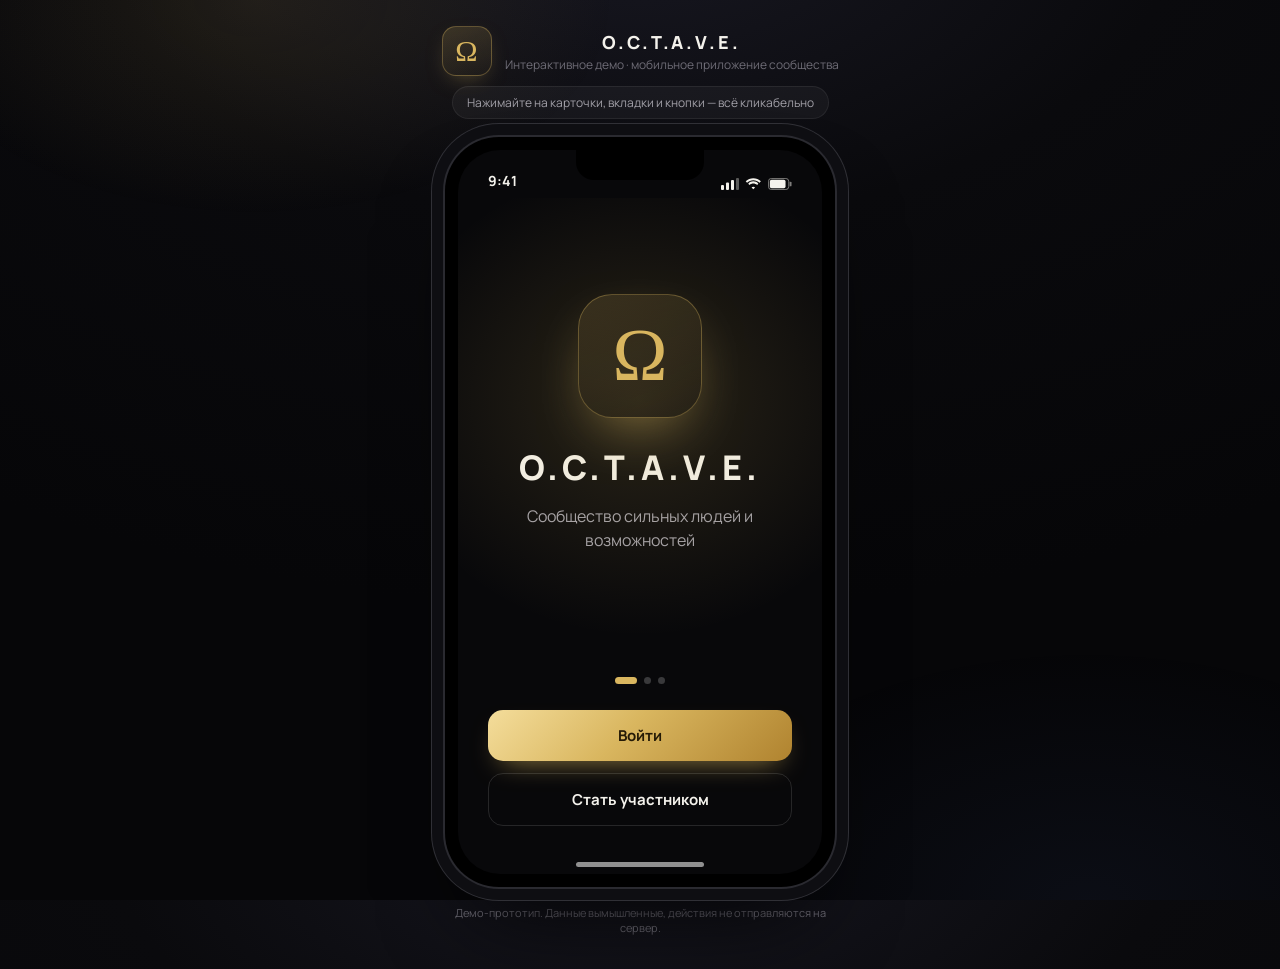
==== index.html @ 32786c35 "OCTAVE mobile demo — interactive clickable prototype Dark/gold premium UI matching the design mockup" ====
<!DOCTYPE html>
<html lang="ru">
<head>
  <meta charset="UTF-8" />
  <meta name="viewport" content="width=device-width, initial-scale=1.0, maximum-scale=1.0, user-scalable=no, viewport-fit=cover" />
  <meta name="apple-mobile-web-app-capable" content="yes" />
  <meta name="mobile-web-app-capable" content="yes" />
  <meta name="apple-mobile-web-app-status-bar-style" content="black-translucent" />
  <meta name="apple-mobile-web-app-title" content="OCTAVE" />
  <meta name="theme-color" content="#0A0A0C" />
  <meta name="description" content="O.C.T.A.V.E. — интерактивное демо мобильного приложения закрытого сообщества: нетворкинг, репутация, рекомендации, форум-группы, мероприятия, сделки и финансы." />
  <title>O.C.T.A.V.E. — демо приложения</title>
  <link rel="preconnect" href="https://fonts.googleapis.com" />
  <link rel="preconnect" href="https://fonts.gstatic.com" crossorigin />
  <link href="https://fonts.googleapis.com/css2?family=Manrope:wght@400;500;600;700;800&display=swap" rel="stylesheet" />
  <link rel="stylesheet" href="styles.css" />
  <link rel="icon" href="data:image/svg+xml,%3Csvg xmlns='http://www.w3.org/2000/svg' viewBox='0 0 48 48'%3E%3Crect width='48' height='48' rx='12' fill='%230A0A0C'/%3E%3Ctext x='24' y='33' font-size='26' text-anchor='middle' fill='%23D9B65F' font-family='serif'%3E%CE%A9%3C/text%3E%3C/svg%3E" />
</head>
<body>
  <!-- Decorative ambient background for the desktop stage -->
  <div class="stage-glow"></div>

  <div class="stage">
    <header class="stage-head">
      <div class="stage-brand">
        <span class="stage-omega">Ω</span>
        <div>
          <div class="stage-title">O.C.T.A.V.E.</div>
          <div class="stage-sub">Интерактивное демо · мобильное приложение сообщества</div>
        </div>
      </div>
      <div class="stage-hint" id="stageHint">Нажимайте на карточки, вкладки и кнопки — всё кликабельно</div>
    </header>

    <!-- The phone -->
    <div class="device-wrap">
      <div class="device" id="device">
        <div class="device-notch"></div>
        <div class="device-screen">
          <div class="statusbar" id="statusbar">
            <span class="sb-time">9:41</span>
            <span class="sb-icons">
              <svg viewBox="0 0 18 12" width="18" height="12" aria-hidden="true"><g fill="currentColor"><rect x="0" y="7" width="3" height="5" rx="1"/><rect x="5" y="4.5" width="3" height="7.5" rx="1"/><rect x="10" y="2" width="3" height="10" rx="1"/><rect x="15" y="0" width="3" height="12" rx="1" opacity="0.35"/></g></svg>
              <svg viewBox="0 0 18 13" width="18" height="13" aria-hidden="true"><path fill="currentColor" d="M9 2.4c2.6 0 5 1 6.8 2.7l1.4-1.5C15 1.4 12.1.2 9 .2S3 1.4.8 3.6l1.4 1.5C4 3.4 6.4 2.4 9 2.4Zm0 3.6c1.6 0 3 .6 4.1 1.6l1.4-1.5C13 4.4 11.1 3.6 9 3.6S5 4.4 3.5 6.1L4.9 7.6C6 6.6 7.4 6 9 6Zm0 3.5c.7 0 1.4.3 1.9.8L9 12.3 7.1 10.3c.5-.5 1.2-.8 1.9-.8Z"/></svg>
              <svg viewBox="0 0 26 13" width="26" height="13" aria-hidden="true"><rect x="0.5" y="0.5" width="22" height="12" rx="3.2" fill="none" stroke="currentColor" stroke-opacity="0.5"/><rect x="2" y="2" width="17" height="9" rx="1.8" fill="currentColor"/><rect x="23.5" y="4" width="2" height="5" rx="1" fill="currentColor" fill-opacity="0.5"/></svg>
            </span>
          </div>

          <main class="app" id="app"><!-- screens render here --></main>

          <nav class="tabbar" id="tabbar"></nav>

          <!-- overlay layers -->
          <div class="scrim" id="scrim"></div>
          <div class="sheet" id="sheet"></div>
          <div class="toast" id="toast"></div>
        </div>
        <div class="device-home"></div>
      </div>
    </div>

    <footer class="stage-foot">
      <span>Демо-прототип. Данные вымышленные, действия не отправляются на сервер.</span>
    </footer>
  </div>

  <script src="app.js"></script>
</body>
</html>
---- styles.css ----
/* ============================================================
   O.C.T.A.V.E. — design system
   Dark premium theme with gold accents
   ============================================================ */
:root{
  /* surfaces */
  --bg:#08080A;
  --bg-2:#0C0C0F;
  --card:#141417;
  --card-2:#17171B;
  --card-3:#1D1D22;
  --line:rgba(255,255,255,.07);
  --line-strong:rgba(255,255,255,.12);

  /* text */
  --tx:#F4F2EC;
  --tx-2:#A2A0A8;
  --tx-3:#6E6C76;

  /* gold */
  --gold-1:#F1D894;
  --gold-2:#D9B65F;
  --gold-3:#B68B36;
  --gold-grad:linear-gradient(135deg,#F4DD9B 0%,#D9B65F 45%,#B0832F 100%);
  --gold-soft:rgba(217,182,95,.14);
  --gold-line:rgba(217,182,95,.34);

  /* status */
  --green:#46C97E;
  --green-soft:rgba(70,201,126,.15);
  --blue:#5AA9FF;
  --red:#FF5D5D;
  --amber:#E7A93B;

  --radius:20px;
  --radius-sm:14px;
  --radius-lg:26px;

  --tab-h:74px;
  --status-h:48px;
  --shadow-card:0 1px 0 rgba(255,255,255,.03) inset, 0 10px 30px -18px rgba(0,0,0,.8);
  --ease:cubic-bezier(.22,.61,.36,1);
}

*{box-sizing:border-box;-webkit-tap-highlight-color:transparent}
html,body{margin:0;height:100%}
body{
  font-family:'Manrope',-apple-system,BlinkMacSystemFont,'Segoe UI',Roboto,sans-serif;
  background:radial-gradient(1200px 700px at 50% -10%,#181822 0%,#0A0A0D 45%,#060608 100%);
  color:var(--tx);
  -webkit-font-smoothing:antialiased;
  overflow:hidden;
}
button{font-family:inherit;cursor:pointer;border:none;background:none;color:inherit}
a{color:inherit;text-decoration:none}
img{display:block;max-width:100%}
/* default inline-icon size; full-bleed svgs are overridden by higher-specificity rules below */
svg{width:1.2em;height:1.2em;vertical-align:-.18em;flex:0 0 auto}

/* ---------- desktop stage ---------- */
.stage-glow{
  position:fixed;inset:0;pointer-events:none;
  background:
    radial-gradient(600px 360px at 20% 0%,rgba(217,182,95,.10),transparent 60%),
    radial-gradient(700px 420px at 85% 100%,rgba(90,120,200,.07),transparent 60%);
}
.stage{
  position:relative;z-index:1;
  min-height:100vh;min-height:100dvh;
  display:flex;flex-direction:column;align-items:center;
  padding:26px 16px;gap:18px;
}
.stage-head{
  width:100%;max-width:430px;display:flex;flex-direction:column;gap:10px;align-items:center;text-align:center;
}
.stage-brand{display:flex;align-items:center;gap:13px}
.stage-omega{
  font-family:'Times New Roman',serif;font-size:30px;line-height:1;
  width:50px;height:50px;display:grid;place-items:center;border-radius:14px;
  background:linear-gradient(160deg,rgba(217,182,95,.18),rgba(217,182,95,.04));
  border:1px solid var(--gold-line);
  color:var(--gold-2);
  box-shadow:0 8px 24px -12px rgba(217,182,95,.6);
}
.stage-title{font-weight:800;letter-spacing:.16em;font-size:18px}
.stage-sub{font-size:12px;color:var(--tx-3);margin-top:2px}
.stage-hint{
  font-size:12px;color:var(--tx-2);
  background:rgba(255,255,255,.04);border:1px solid var(--line);
  padding:7px 14px;border-radius:999px;
}
.stage-foot{font-size:11px;color:var(--tx-3);text-align:center;max-width:380px;padding-bottom:8px}

/* ---------- device ---------- */
.device-wrap{display:flex;justify-content:center}
.device{
  position:relative;
  width:390px;height:min(844px,calc(100dvh - 150px));
  max-height:860px;
  background:#000;border-radius:54px;
  padding:13px;
  box-shadow:
    0 0 0 2px #2a2a30,
    0 0 0 13px #0e0e12,
    0 0 0 14px #303036,
    0 50px 90px -30px rgba(0,0,0,.9);
}
.device-notch{
  position:absolute;top:13px;left:50%;transform:translateX(-50%);
  width:128px;height:30px;background:#000;border-radius:0 0 18px 18px;z-index:40;
}
.device-home{
  position:absolute;bottom:20px;left:50%;transform:translateX(-50%);
  width:128px;height:5px;border-radius:3px;background:rgba(255,255,255,.55);z-index:41;pointer-events:none;
}
.device-screen{
  position:relative;width:100%;height:100%;
  background:var(--bg);border-radius:42px;overflow:hidden;
  display:flex;flex-direction:column;
}

/* ---------- status bar ---------- */
.statusbar{
  height:var(--status-h);flex:0 0 var(--status-h);
  display:flex;align-items:flex-end;justify-content:space-between;
  padding:0 30px 8px;font-size:14px;font-weight:700;color:var(--tx);z-index:30;
  position:relative;
}
.sb-icons{display:flex;align-items:center;gap:6px;color:var(--tx)}

/* ---------- app scroll region ---------- */
.app{
  flex:1 1 auto;overflow-y:auto;overflow-x:hidden;
  -webkit-overflow-scrolling:touch;
  scrollbar-width:none;
  position:relative;
}
.app::-webkit-scrollbar{display:none}
.app.no-scroll{overflow:hidden}
.screen{padding:6px 18px 24px;animation:screenIn .32s var(--ease)}
.screen.flush{padding:0 0 24px}
@keyframes screenIn{from{opacity:0;transform:translateY(8px)}to{opacity:1;transform:none}}
.has-tabbar .app{padding-bottom:var(--tab-h)}

/* ---------- headers ---------- */
.app-header{
  display:flex;align-items:center;gap:12px;
  padding:6px 2px 14px;
}
.app-header h1{font-size:24px;font-weight:800;margin:0;letter-spacing:-.01em;flex:1}
.app-header .h-sub{font-size:13px;color:var(--tx-2);font-weight:500}
.icon-btn{
  width:40px;height:40px;border-radius:13px;display:grid;place-items:center;
  background:var(--card);border:1px solid var(--line);color:var(--tx);
  transition:transform .15s var(--ease),background .15s;
}
.icon-btn:active{transform:scale(.92);background:var(--card-3)}
.icon-btn.badge{position:relative}
.icon-btn.badge::after{content:'';position:absolute;top:9px;right:9px;width:8px;height:8px;border-radius:50%;background:var(--gold-2);border:2px solid var(--card)}
.back-btn{margin-left:-4px}

.section-head{display:flex;align-items:center;justify-content:space-between;margin:22px 0 12px}
.section-head h2{font-size:16px;font-weight:700;margin:0}
.section-head .link{color:var(--gold-2);font-size:13px;font-weight:600}
.section-head .link:active{opacity:.6}

/* ---------- generic cards ---------- */
.card{
  background:var(--card);border:1px solid var(--line);border-radius:var(--radius);
  box-shadow:var(--shadow-card);
}
.card.tap{transition:transform .14s var(--ease),border-color .2s}
.card.tap:active{transform:scale(.985);border-color:var(--line-strong)}
.pad{padding:16px}

/* ---------- avatars ---------- */
.av{border-radius:50%;overflow:hidden;flex:0 0 auto;background:var(--card-3);position:relative}
.av svg{width:100%;height:100%;display:block}
.av.ring{box-shadow:0 0 0 2px var(--bg),0 0 0 3.5px var(--gold-line)}
.av-xl{width:96px;height:96px}
.av-lg{width:56px;height:56px}
.av-md{width:48px;height:48px}
.av-sm{width:40px;height:40px}

/* ---------- badges & chips ---------- */
.rank{
  display:inline-flex;align-items:center;gap:6px;font-size:12px;font-weight:700;
  color:var(--gold-1);
}
.rank svg{width:14px;height:14px}
.pill{
  display:inline-flex;align-items:center;gap:5px;font-size:11px;font-weight:600;
  padding:4px 9px;border-radius:999px;background:var(--card-3);color:var(--tx-2);
  border:1px solid var(--line);white-space:nowrap;
}
.pill.gold{background:var(--gold-soft);color:var(--gold-1);border-color:var(--gold-line)}
.pill.green{background:var(--green-soft);color:var(--green);border-color:transparent}
.pill.blue{background:rgba(90,169,255,.14);color:var(--blue);border-color:transparent}
.tag{
  display:inline-flex;font-size:12px;font-weight:600;color:var(--gold-1);
  padding:7px 12px;border-radius:11px;background:var(--gold-soft);border:1px solid var(--gold-line);
}

.chip-row{display:flex;gap:8px;overflow-x:auto;padding:2px 0 4px;scrollbar-width:none}
.chip-row::-webkit-scrollbar{display:none}
.chip{
  display:inline-flex;align-items:center;gap:6px;white-space:nowrap;
  padding:9px 14px;border-radius:13px;font-size:13px;font-weight:600;
  background:var(--card);border:1px solid var(--line);color:var(--tx-2);
  transition:.15s;
}
.chip svg{width:14px;height:14px}
.chip.active{background:var(--gold-grad);color:#241a06;border-color:transparent}
.chip:active{transform:scale(.95)}

/* ---------- buttons ---------- */
.btn{
  display:inline-flex;align-items:center;justify-content:center;gap:8px;
  font-weight:700;font-size:15px;border-radius:15px;padding:15px 18px;width:100%;
  transition:transform .14s var(--ease),filter .2s;
}
.btn:active{transform:scale(.98)}
.btn-gold{background:var(--gold-grad);color:#241a06;box-shadow:0 12px 28px -14px rgba(217,182,95,.8)}
.btn-gold:active{filter:brightness(1.05)}
.btn-ghost{background:transparent;border:1px solid var(--line-strong);color:var(--tx)}
.btn-soft{background:var(--card-3);color:var(--tx);border:1px solid var(--line)}
.btn-sm{padding:9px 14px;font-size:13px;width:auto;border-radius:11px}
.btn-block{width:100%}

/* ---------- progress ---------- */
.bar{height:7px;border-radius:999px;background:rgba(255,255,255,.08);overflow:hidden}
.bar > i{display:block;height:100%;border-radius:999px;background:var(--gold-grad);transition:width .8s var(--ease)}

/* ---------- list rows ---------- */
.rows{display:flex;flex-direction:column}
.row{
  display:flex;align-items:center;gap:13px;padding:14px 2px;
  border-bottom:1px solid var(--line);
}
.row:last-child{border-bottom:none}
.row .r-main{flex:1;min-width:0}
.r-title{font-size:15px;font-weight:600;white-space:nowrap;overflow:hidden;text-overflow:ellipsis}
.r-sub{font-size:13px;color:var(--tx-2);margin-top:2px;white-space:nowrap;overflow:hidden;text-overflow:ellipsis}
.row .r-end{text-align:right;flex:0 0 auto;display:flex;flex-direction:column;align-items:flex-end;gap:5px}
.row .r-amt{font-weight:700;font-size:15px}
.chev{color:var(--tx-3);flex:0 0 auto}
.row-ico{
  width:42px;height:42px;border-radius:12px;display:grid;place-items:center;flex:0 0 auto;
  background:var(--card-3);color:var(--gold-2);border:1px solid var(--line);
}

/* ---------- list card (menu style) ---------- */
.list-card{background:var(--card);border:1px solid var(--line);border-radius:var(--radius);overflow:hidden}
.list-card .row{padding:15px 16px}
.list-card .row.tap:active{background:var(--card-3)}

/* ============================================================
   ONBOARDING
   ============================================================ */
.onb{
  height:100%;display:flex;flex-direction:column;align-items:center;justify-content:flex-end;
  padding:0 30px 48px;text-align:center;position:relative;overflow:hidden;
}
.onb-glow{position:absolute;inset:0;background:radial-gradient(420px 380px at 50% 30%,rgba(217,182,95,.16),transparent 62%)}
.onb-omega{
  font-family:'Times New Roman',serif;font-size:74px;color:var(--gold-2);
  width:124px;height:124px;display:grid;place-items:center;margin-bottom:26px;
  border-radius:34px;border:1px solid var(--gold-line);position:relative;
  background:linear-gradient(160deg,rgba(217,182,95,.16),rgba(217,182,95,.02));
  box-shadow:0 22px 60px -24px rgba(217,182,95,.7);
  animation:floaty 5s ease-in-out infinite;
}
@keyframes floaty{0%,100%{transform:translateY(0)}50%{transform:translateY(-9px)}}
.onb-title{font-size:34px;font-weight:800;letter-spacing:.12em;margin:0}
.onb-tag{font-size:16px;color:var(--tx-2);margin:14px 0 0;line-height:1.5;max-width:260px}
.onb-spacer{flex:1}
.onb-dots{display:flex;gap:7px;margin:30px 0 26px}
.onb-dots i{width:7px;height:7px;border-radius:50%;background:rgba(255,255,255,.2)}
.onb-dots i.on{width:22px;border-radius:4px;background:var(--gold-2)}
.onb .btn{margin-top:0}
.onb .btn + .btn{margin-top:12px}

/* ============================================================
   PROFILE HERO CARD (home + profile)
   ============================================================ */
.hero{
  display:flex;align-items:center;gap:14px;padding:16px;border-radius:var(--radius);
  background:linear-gradient(135deg,rgba(217,182,95,.10),rgba(20,20,23,.4) 55%),var(--card);
  border:1px solid var(--gold-line);
}
.hero .h-name{font-size:18px;font-weight:800;display:flex;align-items:center;gap:7px}
.hero .h-meta{font-size:13px;color:var(--tx-2);margin-top:4px}
.score-ring{
  flex:0 0 auto;width:58px;height:58px;border-radius:50%;display:grid;place-items:center;text-align:center;
  background:conic-gradient(var(--gold-2) calc(var(--p,87)*1%),rgba(255,255,255,.08) 0);
  position:relative;
}
.score-ring::before{content:'';position:absolute;inset:4px;border-radius:50%;background:var(--card)}
.score-ring b{position:relative;font-size:16px;font-weight:800;line-height:1;color:var(--gold-1)}
.score-ring small{position:relative;font-size:7px;color:var(--tx-3);letter-spacing:.04em;text-transform:uppercase;margin-top:2px}

/* profile big header */
.prof-top{display:flex;flex-direction:column;align-items:center;text-align:center;padding:8px 0 4px}
.prof-avatar{position:relative}
.prof-edit{position:absolute;right:-2px;bottom:2px;width:30px;height:30px;border-radius:50%;display:grid;place-items:center;background:var(--gold-grad);color:#241a06;border:3px solid var(--bg)}
.prof-name{font-size:22px;font-weight:800;margin:14px 0 0}
.prof-meta{font-size:14px;color:var(--tx-2);margin-top:5px}

.quad{display:grid;grid-template-columns:repeat(4,1fr);gap:10px;margin:20px 0 4px}
.quad button{
  background:var(--card);border:1px solid var(--line);border-radius:16px;padding:13px 6px;
  display:flex;flex-direction:column;align-items:center;gap:7px;transition:.15s;
}
.quad button:active{transform:scale(.95);background:var(--card-3)}
.quad .q-ic{color:var(--gold-2)}
.quad .q-val{font-size:16px;font-weight:800;line-height:1}
.quad .q-lab{font-size:11px;color:var(--tx-2)}

/* ============================================================
   EVENT CARDS
   ============================================================ */
.event-card{border-radius:var(--radius);overflow:hidden;border:1px solid var(--line);background:var(--card)}
.event-cover{height:120px;position:relative}
.event-cover svg{width:100%;height:100%}
.event-cover .ev-badge{position:absolute;top:12px;left:12px}
.event-body{padding:14px}
.event-body .ev-title{font-size:16px;font-weight:700}
.event-meta{display:flex;flex-direction:column;gap:6px;margin-top:10px}
.event-meta .m{display:flex;align-items:center;gap:8px;font-size:13px;color:var(--tx-2)}
.event-meta .m svg{width:15px;height:15px;color:var(--gold-2);flex:0 0 auto}

.event-mini{display:flex;gap:13px;align-items:center;padding:12px;border-radius:var(--radius-sm)}
.event-mini .thumb{width:64px;height:64px;border-radius:14px;overflow:hidden;flex:0 0 auto}
.event-mini .thumb svg{width:100%;height:100%}

/* ============================================================
   PEOPLE / RECOMMENDATIONS
   ============================================================ */
.person-row .stars{display:inline-flex;align-items:center;gap:4px;font-size:13px;font-weight:700;color:var(--gold-1)}
.person-row .stars svg{width:13px;height:13px}

.rec-card{
  position:relative;border-radius:var(--radius-lg);overflow:hidden;border:1px solid var(--line);
  background:var(--card);box-shadow:0 30px 60px -30px rgba(0,0,0,.9);
}
.rec-photo{height:200px;position:relative}
.rec-photo svg{width:100%;height:100%}
.rec-photo::after{content:'';position:absolute;inset:0;background:linear-gradient(180deg,transparent 40%,rgba(10,10,12,.55) 78%,var(--card) 100%)}
.rec-match{
  position:absolute;top:16px;right:16px;z-index:2;
  background:rgba(8,8,10,.6);backdrop-filter:blur(8px);border:1px solid var(--gold-line);
  border-radius:14px;padding:8px 12px;text-align:center;
}
.rec-match b{display:block;font-size:20px;font-weight:800;color:var(--gold-1);line-height:1}
.rec-match span{font-size:9px;color:var(--tx-2);letter-spacing:.06em}
.rec-body{padding:0 18px 18px;margin-top:-6px;position:relative;z-index:2}
.rec-name{font-size:22px;font-weight:800}
.rec-role{font-size:14px;color:var(--tx-2);margin-top:4px}
.rec-tags{display:flex;flex-wrap:wrap;gap:8px;margin-top:14px}
.rec-seek{font-size:14px;margin-top:12px;line-height:1.45}
.rec-seek b{color:var(--gold-1)}
.rec-actions{display:flex;justify-content:center;gap:22px;margin-top:16px}
.rec-fab{
  width:62px;height:62px;border-radius:50%;display:grid;place-items:center;
  border:1px solid var(--line);background:var(--card);transition:transform .15s var(--ease);
}
.rec-fab:active{transform:scale(.9)}
.rec-fab.no{color:var(--red);border-color:rgba(255,93,93,.3)}
.rec-fab.chat{color:var(--blue);border-color:rgba(90,169,255,.3);width:54px;height:54px}
.rec-fab.yes{background:var(--gold-grad);color:#241a06;border:none;box-shadow:0 16px 30px -14px rgba(217,182,95,.8)}
.rec-empty{text-align:center;padding:60px 20px;color:var(--tx-2)}
.swiping{transition:transform .4s var(--ease),opacity .4s var(--ease)}

/* tabs (segmented) */
.segment{
  display:flex;gap:4px;background:var(--card);border:1px solid var(--line);
  border-radius:14px;padding:4px;margin-bottom:4px;
}
.segment button{
  flex:1;padding:9px 6px;border-radius:10px;font-size:13px;font-weight:600;color:var(--tx-2);
  transition:.18s;white-space:nowrap;
}
.segment button.on{background:var(--card-3);color:var(--tx);box-shadow:0 1px 0 rgba(255,255,255,.04)}
.segment.scroll{overflow-x:auto;scrollbar-width:none}
.segment.scroll::-webkit-scrollbar{display:none}
.segment.scroll button{flex:0 0 auto;padding:9px 14px}

/* ============================================================
   SEARCH / INPUTS
   ============================================================ */
.search{
  display:flex;align-items:center;gap:10px;background:var(--card);border:1px solid var(--line);
  border-radius:15px;padding:13px 15px;margin-bottom:14px;
}
.search svg{width:18px;height:18px;color:var(--tx-3);flex:0 0 auto}
.search input{flex:1;background:none;border:none;outline:none;color:var(--tx);font-size:15px;font-family:inherit}
.search input::placeholder{color:var(--tx-3)}

/* ============================================================
   MESSAGES / CHAT
   ============================================================ */
.chat-row .c-time{font-size:12px;color:var(--tx-3)}
.unread{min-width:20px;height:20px;padding:0 6px;border-radius:999px;background:var(--gold-grad);color:#241a06;font-size:11px;font-weight:800;display:grid;place-items:center}

.fab{
  position:absolute;right:18px;bottom:calc(var(--tab-h) + 16px);z-index:25;
  width:56px;height:56px;border-radius:18px;display:grid;place-items:center;
  background:var(--gold-grad);color:#241a06;box-shadow:0 16px 30px -12px rgba(217,182,95,.8);
  transition:transform .15s var(--ease);
}
.fab:active{transform:scale(.9)}

.chat-view{display:flex;flex-direction:column;height:100%}
.chat-head{
  display:flex;align-items:center;gap:11px;padding:8px 14px 12px;border-bottom:1px solid var(--line);
}
.chat-head .ch-name{font-weight:700;font-size:15px}
.chat-head .ch-status{font-size:12px;color:var(--green)}
.chat-scroll{flex:1;overflow-y:auto;padding:16px 14px;display:flex;flex-direction:column;gap:8px;scrollbar-width:none}
.chat-scroll::-webkit-scrollbar{display:none}
.bubble{max-width:78%;padding:10px 14px;border-radius:18px;font-size:14px;line-height:1.4;position:relative}
.bubble.in{align-self:flex-start;background:var(--card-3);border-bottom-left-radius:5px}
.bubble.out{align-self:flex-end;background:var(--gold-grad);color:#241a06;border-bottom-right-radius:5px;font-weight:500}
.bubble .b-time{display:block;font-size:10px;opacity:.6;margin-top:4px;text-align:right}
.day-sep{align-self:center;font-size:11px;color:var(--tx-3);background:var(--card);padding:4px 12px;border-radius:999px;margin:4px 0}
.chat-input{
  display:flex;align-items:center;gap:9px;padding:10px 14px;border-top:1px solid var(--line);background:var(--bg);
}
.chat-input input{flex:1;background:var(--card-3);border:1px solid var(--line);border-radius:14px;padding:12px 14px;color:var(--tx);outline:none;font-family:inherit;font-size:14px}
.chat-input .send{width:44px;height:44px;border-radius:14px;background:var(--gold-grad);color:#241a06;display:grid;place-items:center;flex:0 0 auto}

/* ============================================================
   DEALS
   ============================================================ */
.deal-parties{display:flex;align-items:center;justify-content:space-between;gap:10px}
.deal-party{flex:1;text-align:center}
.deal-party .dp-role{font-size:12px;color:var(--tx-2);margin-top:7px}
.deal-party .dp-name{font-size:14px;font-weight:700;margin-top:2px}
.deal-swap{width:38px;height:38px;border-radius:50%;background:var(--card-3);border:1px solid var(--line);display:grid;place-items:center;color:var(--gold-2);flex:0 0 auto}
.kv{display:flex;justify-content:space-between;align-items:center;padding:13px 0;border-bottom:1px solid var(--line);font-size:14px}
.kv:last-child{border-bottom:none}
.kv .k{color:var(--tx-2)}
.kv .v{font-weight:700}

.timeline{position:relative;padding-left:6px}
.tl-step{display:flex;gap:14px;padding-bottom:18px;position:relative}
.tl-step:last-child{padding-bottom:0}
.tl-step::before{content:'';position:absolute;left:11px;top:26px;bottom:-2px;width:2px;background:var(--line)}
.tl-step:last-child::before{display:none}
.tl-dot{width:24px;height:24px;border-radius:50%;flex:0 0 auto;display:grid;place-items:center;z-index:1;background:var(--card-3);border:1px solid var(--line);color:var(--tx-3)}
.tl-step.done .tl-dot{background:var(--green);border-color:transparent;color:#06210f}
.tl-step.active .tl-dot{background:var(--gold-grad);border-color:transparent;color:#241a06}
.tl-step.active::before,.tl-step.done::before{background:var(--green)}
.tl-main{flex:1;display:flex;justify-content:space-between;align-items:flex-start;gap:10px;padding-top:1px}
.tl-title{font-size:14px;font-weight:600}
.tl-step.pending .tl-title{color:var(--tx-2)}
.tl-when{font-size:12px;color:var(--tx-3);white-space:nowrap;display:flex;align-items:center;gap:4px}
.tl-step.active .tl-when{color:var(--gold-1)}
.tl-step.done .tl-when{color:var(--green)}

.deal-status-row{display:flex;align-items:center;justify-content:space-between;margin-bottom:4px}
.deal-id{font-size:22px;font-weight:800;letter-spacing:-.01em}

/* ============================================================
   FINANCES
   ============================================================ */
.fin-cards{display:grid;grid-template-columns:1fr 1fr;gap:12px;margin-bottom:6px}
.fin-card{padding:16px;border-radius:var(--radius)}
.fin-card .f-lab{font-size:12px;color:var(--tx-2)}
.fin-card .f-val{font-size:22px;font-weight:800;margin-top:8px;letter-spacing:-.01em}
.fin-card.gold{background:linear-gradient(140deg,rgba(217,182,95,.16),rgba(20,20,23,.4));border:1px solid var(--gold-line)}
.fin-card.gold .f-val{color:var(--gold-1)}
.fin-card.green .f-val{color:var(--green)}

/* ============================================================
   REPUTATION
   ============================================================ */
.rep-hero{text-align:center;padding:14px 0 6px}
.rep-score{font-size:62px;font-weight:800;background:var(--gold-grad);-webkit-background-clip:text;background-clip:text;color:transparent;line-height:1}
.rep-level{font-size:14px;color:var(--gold-1);font-weight:600;margin-top:4px}
.rep-chart{padding:18px 10px 6px}
.rep-metric{display:flex;align-items:center;gap:12px;padding:13px 0;border-bottom:1px solid var(--line)}
.rep-metric:last-child{border-bottom:none}
.rep-metric .rm-ic{width:34px;height:34px;border-radius:10px;display:grid;place-items:center;background:var(--gold-soft);color:var(--gold-2);flex:0 0 auto}
.rep-metric .rm-name{flex:1;font-size:14px;font-weight:600}
.rep-metric .rm-bar{width:84px}
.rep-metric .rm-val{font-size:15px;font-weight:800;color:var(--gold-1);width:36px;text-align:right}

/* ============================================================
   FORUM GROUPS
   ============================================================ */
.fg-card{padding:16px;border-radius:var(--radius)}
.fg-top{display:flex;gap:13px;align-items:center}
.fg-ico{width:48px;height:48px;border-radius:14px;display:grid;place-items:center;background:var(--gold-soft);border:1px solid var(--gold-line);color:var(--gold-2);flex:0 0 auto}
.fg-name{font-size:16px;font-weight:700}
.fg-roles{font-size:13px;color:var(--tx-2);margin-top:3px}
.fg-members{display:flex;align-items:center;gap:-8px;margin:14px 0}
.fg-members .av{margin-left:-9px;box-shadow:0 0 0 2px var(--card)}
.fg-members .av:first-child{margin-left:0}
.fg-count{margin-left:12px;font-size:13px;color:var(--tx-2);align-self:center}
.fg-meet{display:flex;align-items:center;gap:10px;justify-content:space-between;margin-top:14px;padding-top:14px;border-top:1px solid var(--line)}
.fg-meet .fm-when{font-size:13px}
.fg-meet .fm-when .lab{font-size:11px;color:var(--tx-3);display:block;margin-bottom:2px}

/* ---------- info / empty / misc ---------- */
.note{display:flex;gap:11px;padding:14px;border-radius:var(--radius-sm);background:var(--gold-soft);border:1px solid var(--gold-line);font-size:13px;line-height:1.5;color:var(--tx)}
.note svg{width:18px;height:18px;color:var(--gold-2);flex:0 0 auto;margin-top:1px}
.muted{color:var(--tx-2)}
.center{text-align:center}
.empty{text-align:center;padding:48px 20px;color:var(--tx-3)}
.empty svg{width:46px;height:46px;margin-bottom:14px;color:var(--tx-3)}
.divider{height:1px;background:var(--line);margin:18px 0}

/* request card */
.req-card{padding:15px;border-radius:var(--radius)}
.req-text{font-size:15px;line-height:1.45;font-weight:500}
.req-foot{display:flex;align-items:center;justify-content:space-between;margin-top:12px}
.req-author{display:flex;align-items:center;gap:9px;font-size:13px;color:var(--tx-2)}
.add-circle{width:38px;height:38px;border-radius:50%;background:var(--gold-grad);color:#241a06;display:grid;place-items:center;flex:0 0 auto}

/* ---------- tabbar ---------- */
.tabbar{
  flex:0 0 var(--tab-h);height:var(--tab-h);
  display:flex;align-items:flex-start;justify-content:space-around;
  padding:9px 8px 0;
  background:rgba(10,10,13,.86);backdrop-filter:blur(18px);
  border-top:1px solid var(--line);z-index:20;
}
.tabbar.hidden{display:none}
.tab{
  flex:1;display:flex;flex-direction:column;align-items:center;gap:4px;
  color:var(--tx-3);font-size:10.5px;font-weight:600;transition:color .15s;
}
.tab svg{width:24px;height:24px}
.tab.on{color:var(--gold-2)}
.tab:active{transform:scale(.94)}

/* ---------- toast / sheet ---------- */
.toast{
  position:absolute;left:50%;bottom:calc(var(--tab-h) + 22px);
  transform:translateX(-50%) translateY(24px);
  background:rgba(28,28,32,.96);color:var(--tx);border:1px solid var(--line-strong);
  padding:12px 18px;border-radius:14px;font-size:13px;font-weight:600;z-index:60;
  opacity:0;pointer-events:none;transition:opacity .25s,transform .25s var(--ease);
  max-width:300px;text-align:center;box-shadow:0 18px 40px -16px rgba(0,0,0,.8);
}
.toast.show{opacity:1;transform:translateX(-50%) translateY(0)}

.scrim{position:absolute;inset:0;background:rgba(0,0,0,.55);opacity:0;pointer-events:none;transition:opacity .3s;z-index:45}
.scrim.show{opacity:1;pointer-events:auto}
.sheet{
  position:absolute;left:0;right:0;bottom:0;z-index:50;
  background:var(--bg-2);border-top:1px solid var(--line-strong);
  border-radius:26px 26px 0 0;padding:10px 20px max(22px,env(safe-area-inset-bottom));
  transform:translateY(110%);transition:transform .36s var(--ease);
  max-height:80%;overflow-y:auto;scrollbar-width:none;
}
.sheet::-webkit-scrollbar{display:none}
.sheet.show{transform:translateY(0)}
.sheet-grip{width:40px;height:5px;border-radius:3px;background:rgba(255,255,255,.2);margin:0 auto 14px}
.sheet h3{margin:0 0 4px;font-size:19px;font-weight:800}
.sheet .s-sub{color:var(--tx-2);font-size:14px;margin-bottom:18px;line-height:1.5}

/* small helper layout */
.stack{display:flex;flex-direction:column;gap:12px}
.stack-sm{display:flex;flex-direction:column;gap:8px}
.flex{display:flex;align-items:center;gap:10px}
.between{display:flex;align-items:center;justify-content:space-between;gap:10px}
.mt-2{margin-top:8px}.mt-3{margin-top:14px}.mt-4{margin-top:20px}
.wrap-tags{display:flex;flex-wrap:wrap;gap:8px}

/* ---------- icon sizing (overrides global svg default) ---------- */
.av svg,.event-cover svg,.event-mini .thumb svg,.rec-photo svg{width:100%;height:100%;vertical-align:top;flex:none}
.rep-chart svg{width:100%;height:auto;vertical-align:top;flex:none}
.sb-icons svg{width:auto;height:12px;vertical-align:middle}
.icon-btn svg{width:22px;height:22px}
.q-ic svg{width:24px;height:24px}
.row-ico svg{width:20px;height:20px}
.fg-ico svg{width:22px;height:22px}
.rm-ic svg{width:18px;height:18px}
.deal-swap svg{width:18px;height:18px}
.rec-fab svg{width:27px;height:27px}
.fab svg{width:24px;height:24px}
.add-circle svg{width:18px;height:18px}
.tl-dot svg{width:13px;height:13px}
.tl-when svg{width:12px;height:12px}
.prof-edit svg{width:15px;height:15px}
.chat-input .send svg{width:20px;height:20px}
.chat-head .icon-btn svg{width:20px;height:20px}
.note svg{height:18px}
.empty svg{width:46px;height:46px}

/* responsive: shrink device on small screens */
@media (max-width:440px){
  .stage{padding:0}
  .stage-head,.stage-foot{display:none}
  .device{width:100vw;height:100dvh;max-height:none;border-radius:0;padding:0;box-shadow:none}
  .device-notch{display:none}
  .device-screen{border-radius:0}
  .device-home{display:none}
}
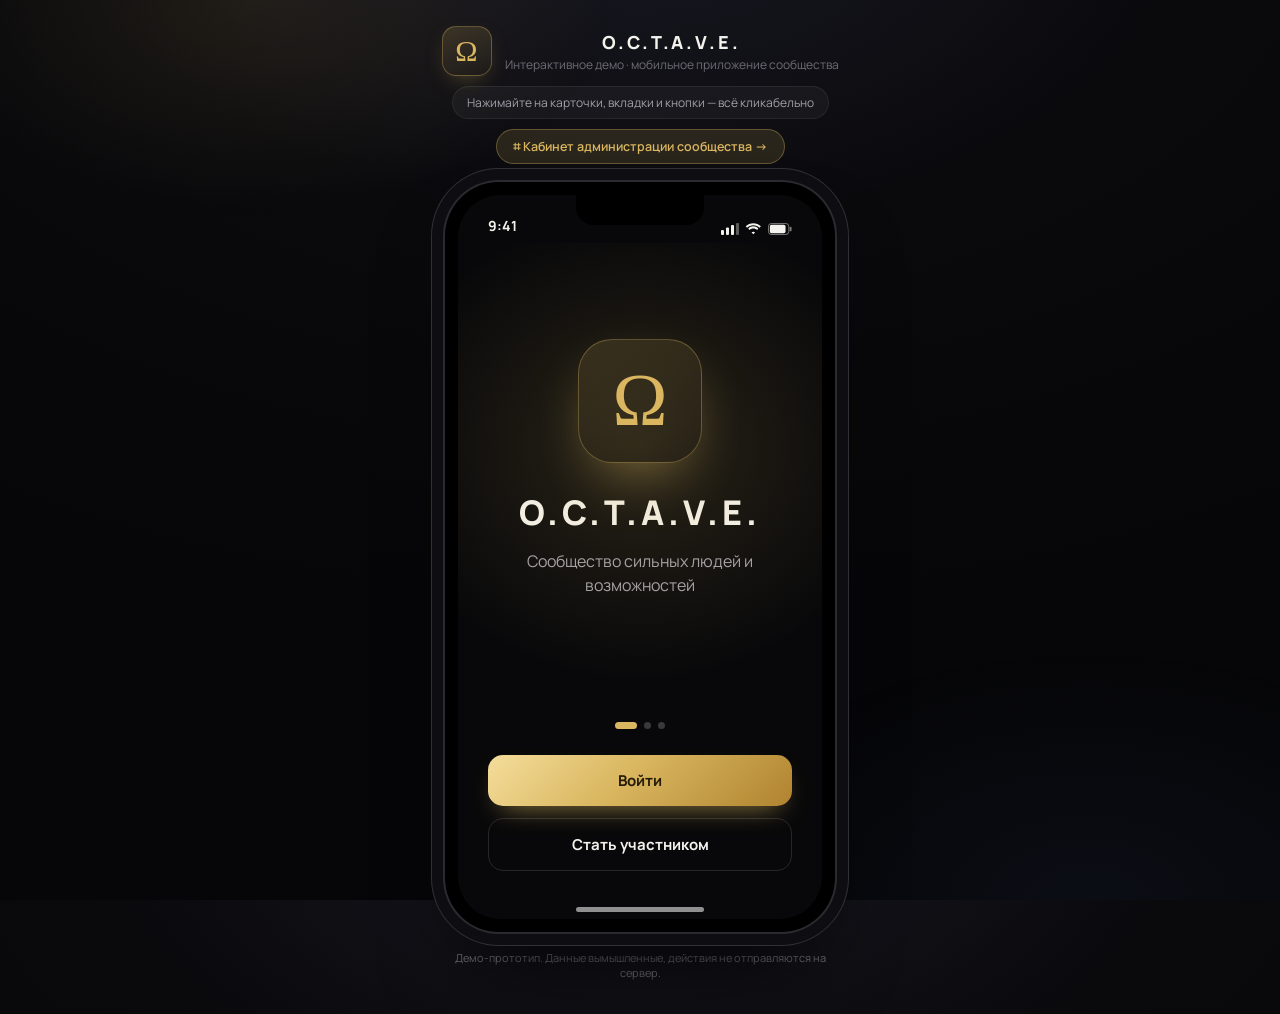
==== commit c81944dd: "Кабинет администрации: адаптивный дашборд управляющего сообществом Разделы по ТЗ: обзор/аналитика (р" ====
--- a/index.html
+++ b/index.html
@@ -7,14 +7,16 @@
   <meta name="mobile-web-app-capable" content="yes" />
   <meta name="apple-mobile-web-app-status-bar-style" content="black-translucent" />
   <meta name="apple-mobile-web-app-title" content="OCTAVE" />
-  <meta name="theme-color" content="#0A0A0C" />
+  <meta name="theme-color" content="#08080A" />
   <meta name="description" content="O.C.T.A.V.E. — интерактивное демо мобильного приложения закрытого сообщества: нетворкинг, репутация, рекомендации, форум-группы, мероприятия, сделки и финансы." />
   <title>O.C.T.A.V.E. — демо приложения</title>
   <link rel="preconnect" href="https://fonts.googleapis.com" />
   <link rel="preconnect" href="https://fonts.gstatic.com" crossorigin />
   <link href="https://fonts.googleapis.com/css2?family=Manrope:wght@400;500;600;700;800&display=swap" rel="stylesheet" />
   <link rel="stylesheet" href="styles.css" />
-  <link rel="icon" href="data:image/svg+xml,%3Csvg xmlns='http://www.w3.org/2000/svg' viewBox='0 0 48 48'%3E%3Crect width='48' height='48' rx='12' fill='%230A0A0C'/%3E%3Ctext x='24' y='33' font-size='26' text-anchor='middle' fill='%23D9B65F' font-family='serif'%3E%CE%A9%3C/text%3E%3C/svg%3E" />
+  <link rel="manifest" href="manifest.webmanifest" />
+  <link rel="icon" type="image/png" href="icon-192.png" />
+  <link rel="apple-touch-icon" href="apple-touch-icon.png" />
 </head>
 <body>
   <!-- Decorative ambient background for the desktop stage -->
@@ -30,6 +32,7 @@
         </div>
       </div>
       <div class="stage-hint" id="stageHint">Нажимайте на карточки, вкладки и кнопки — всё кликабельно</div>
+      <a class="stage-admin" href="admin.html">⌗ Кабинет администрации сообщества →</a>
     </header>
 
     <!-- The phone -->
@@ -65,5 +68,13 @@
   </div>
 
   <script src="app.js"></script>
+  <script>
+    // register service worker for offline / installable PWA (ignored in non-secure contexts)
+    if ('serviceWorker' in navigator) {
+      window.addEventListener('load', () => {
+        navigator.serviceWorker.register('sw.js').catch(() => {});
+      });
+    }
+  </script>
 </body>
 </html>
--- a/styles.css
+++ b/styles.css
@@ -90,6 +90,8 @@
   padding:7px 14px;border-radius:999px;
 }
 .stage-foot{font-size:11px;color:var(--tx-3);text-align:center;max-width:380px;padding-bottom:8px}
+.stage-admin{font-size:12.5px;font-weight:600;color:var(--gold-2);padding:8px 16px;border:1px solid var(--gold-line);border-radius:999px;background:var(--gold-soft);transition:.15s}
+.stage-admin:active{transform:scale(.97)}
 
 /* ---------- device ---------- */
 .device-wrap{display:flex;justify-content:center}
@@ -261,7 +263,7 @@
   height:100%;display:flex;flex-direction:column;align-items:center;justify-content:flex-end;
   padding:0 30px 48px;text-align:center;position:relative;overflow:hidden;
 }
-.onb-glow{position:absolute;inset:0;background:radial-gradient(420px 380px at 50% 30%,rgba(217,182,95,.16),transparent 62%)}
+.onb-glow{position:absolute;inset:0;pointer-events:none;background:radial-gradient(420px 380px at 50% 30%,rgba(217,182,95,.16),transparent 62%)}
 .onb-omega{
   font-family:'Times New Roman',serif;font-size:74px;color:var(--gold-2);
   width:124px;height:124px;display:grid;place-items:center;margin-bottom:26px;
@@ -592,10 +594,26 @@
 
 /* responsive: shrink device on small screens */
 @media (max-width:440px){
+  html,body{background:var(--bg)}
+  .stage{padding:0;background:var(--bg)}
+  .stage-head,.stage-foot{display:none}
+  .device{width:100vw;height:100dvh;max-height:none;border-radius:0;padding:0;box-shadow:none;background:var(--bg)}
+  .device-notch,.device-home{display:none}
+  .statusbar{display:none}                                  /* убираем нарисованную строку — есть настоящая */
+  .device-screen{border-radius:0;padding-top:env(safe-area-inset-top)}
+  .tabbar{padding-bottom:env(safe-area-inset-bottom)}
+  .onb{padding-bottom:max(40px,calc(env(safe-area-inset-bottom) + 26px))}
+}
+
+/* installed as a web app (home screen / standalone) — full-bleed, hide the fake chrome */
+@media (display-mode:standalone),(display-mode:fullscreen){
+  html,body,.stage,.device{background:var(--bg)}   /* solid dark everywhere — no light glow behind the status bar */
   .stage{padding:0}
   .stage-head,.stage-foot{display:none}
   .device{width:100vw;height:100dvh;max-height:none;border-radius:0;padding:0;box-shadow:none}
-  .device-notch{display:none}
-  .device-screen{border-radius:0}
-  .device-home{display:none}
-}
+  .device-notch,.device-home{display:none}
+  .device-screen{border-radius:0;padding-top:env(safe-area-inset-top)}
+  .statusbar{display:none}
+  .tabbar{padding-bottom:max(8px,env(safe-area-inset-bottom))}
+  .onb{padding-bottom:max(40px,calc(env(safe-area-inset-bottom) + 26px))}
+}
